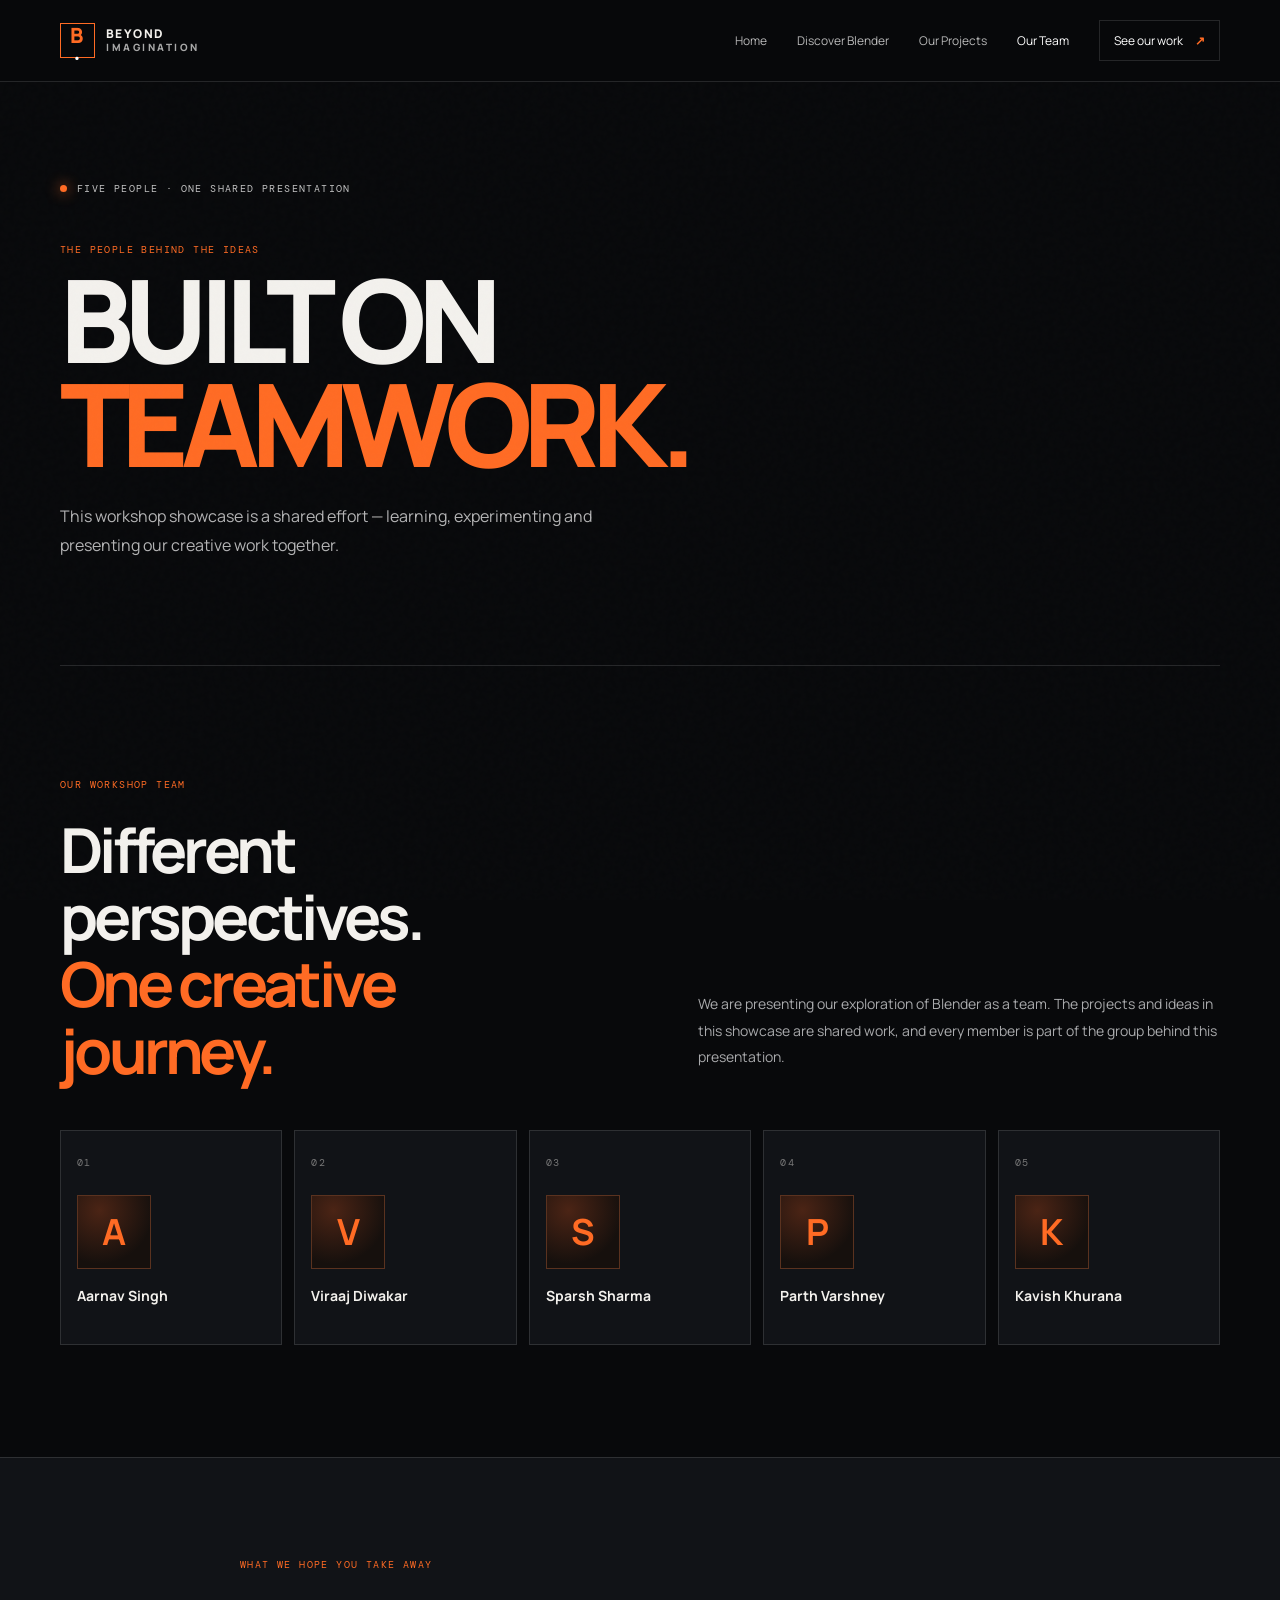
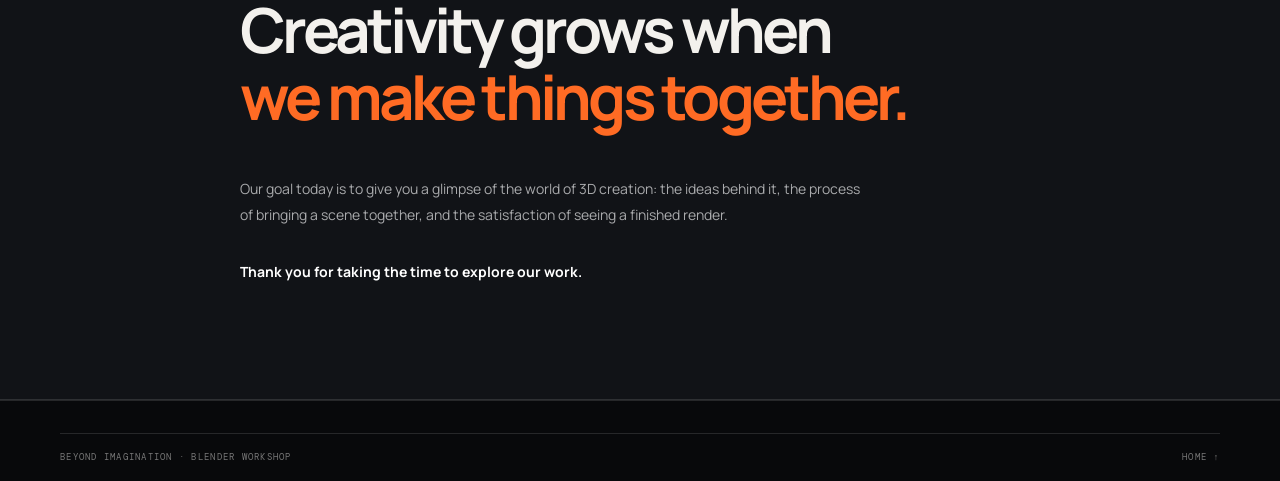
==== team.html @ 163ae4dc "Add files via upload" ====
<!doctype html><html lang="en"><head><meta charset="utf-8"><meta name="viewport" content="width=device-width,initial-scale=1"><meta name="description" content="Meet the five students presenting their collaborative Blender workshop journey."><title>Our Team — Beyond Imagination</title><link rel="stylesheet" href="style.css"><script src="main.js" defer></script></head><body><div class="grain"></div><header class="header"><a class="brand" href="index.html"><span class="brand-mark">B<span>·</span></span><span>BEYOND<br><small>IMAGINATION</small></span></a><button class="menu-toggle" aria-label="Open menu" aria-expanded="false">☰</button><nav class="nav"><a href="index.html">Home</a><a href="blender.html">Discover Blender</a><a href="projects.html">Our Projects</a><a class="active" href="team.html">Our Team</a><a class="nav-cta" href="projects.html">See our work <b>↗</b></a></nav></header><main><section class="page-hero compact wrap"><div class="eyebrow"><i></i> FIVE PEOPLE · ONE SHARED PRESENTATION</div><p class="overline">THE PEOPLE BEHIND THE IDEAS</p><h1>BUILT ON<br><em>TEAMWORK.</em></h1><p class="hero-lede">This workshop showcase is a shared effort — learning, experimenting and presenting our creative work together.</p></section><section class="section wrap reveal"><div class="section-kicker">OUR WORKSHOP TEAM</div><div class="team-intro"><h2>Different perspectives.<br><em>One creative journey.</em></h2><p>We are presenting our exploration of Blender as a team. The projects and ideas in this showcase are shared work, and every member is part of the group behind this presentation.</p></div><div class="team-grid"><article class="member-card"><span>01</span><div class="member-monogram">A</div><h3>Aarnav Singh</h3></article><article class="member-card"><span>02</span><div class="member-monogram">V</div><h3>Viraaj Diwakar</h3></article><article class="member-card"><span>03</span><div class="member-monogram">S</div><h3>Sparsh Sharma</h3></article><article class="member-card"><span>04</span><div class="member-monogram">P</div><h3>Parth Varshney</h3></article><article class="member-card"><span>05</span><div class="member-monogram">K</div><h3>Kavish Khurana</h3></article></div></section><section class="dark-panel"><div class="wrap reveal team-message"><div class="section-kicker">WHAT WE HOPE YOU TAKE AWAY</div><h2>Creativity grows when<br><em>we make things together.</em></h2><p>Our goal today is to give you a glimpse of the world of 3D creation: the ideas behind it, the process of bringing a scene together, and the satisfaction of seeing a finished render.</p><p class="thanks">Thank you for taking the time to explore our work.</p></div></section></main><footer class="footer"><div class="wrap footer-bottom"><span>BEYOND IMAGINATION · BLENDER WORKSHOP</span><a href="index.html">HOME ↑</a></div></footer></body></html>
---- style.css ----
@import url('https://fonts.googleapis.com/css2?family=DM+Mono:wght@400;500&family=Manrope:wght@400;500;600;700;800&display=swap');
:root{--bg:#08090b;--panel:#111317;--panel2:#171a1f;--text:#f3f1ed;--muted:#a4a5a7;--line:rgba(255,255,255,.12);--orange:#ff6b24;--orange2:#ff9a55;--mono:'DM Mono',monospace;--sans:'Manrope',Arial,sans-serif}*{box-sizing:border-box}html{scroll-behavior:smooth;scroll-padding-top:90px}body{margin:0;background:var(--bg);color:var(--text);font-family:var(--sans);line-height:1.65;overflow-x:hidden}a{color:inherit;text-decoration:none}img{max-width:100%;display:block}.grain{pointer-events:none;position:fixed;inset:0;z-index:10;opacity:.035;background-image:url("data:image/svg+xml,%3Csvg viewBox='0 0 180 180' xmlns='http://www.w3.org/2000/svg'%3E%3Cfilter id='n'%3E%3CfeTurbulence type='fractalNoise' baseFrequency='.9' numOctaves='3' stitchTiles='stitch'/%3E%3C/filter%3E%3Crect width='100%25' height='100%25' filter='url(%23n)' opacity='.5'/%3E%3C/svg%3E")}.wrap{width:min(1160px,calc(100% - 48px));margin-inline:auto}.header{height:82px;padding:0 max(24px,calc((100vw - 1160px)/2));display:flex;align-items:center;justify-content:space-between;border-bottom:1px solid var(--line);position:sticky;top:0;z-index:20;background:rgba(8,9,11,.86);backdrop-filter:blur(18px)}.brand{display:flex;align-items:center;gap:11px;font-size:12px;line-height:1.05;font-weight:800;letter-spacing:.12em}.brand small{font-size:10px;color:#a8a8a8;letter-spacing:.25em}.brand-mark{width:35px;height:35px;border:1px solid var(--orange);display:grid;place-items:center;font-size:21px;color:var(--orange);font-weight:800}.brand-mark span{color:white}.nav{display:flex;align-items:center;gap:30px;font-size:12px;color:#b9b9b9}.nav a{transition:color .2s}.nav a:hover,.nav a.active{color:white}.nav-cta{border:1px solid var(--line);padding:10px 14px;color:white!important}.nav-cta b{color:var(--orange);margin-left:10px}.menu-toggle{display:none;background:none;border:0;color:white;font-size:24px}.hero{min-height:690px;position:relative;display:grid;grid-template-columns:1.1fr .9fr;align-items:center;padding-top:48px;padding-bottom:88px}.eyebrow,.section-kicker,.overline,.page-index,.hero-bottom,.hero-note,.detail-number,.detail-number span,.project-meta span,.tag-row,.member-card>span,.uses-grid article>span,.footer-bottom,.back-top{font:10px var(--mono);letter-spacing:.14em}.eyebrow{color:#c2c2c2;display:flex;align-items:center;gap:10px}.eyebrow i{width:7px;height:7px;background:var(--orange);border-radius:50%;box-shadow:0 0 14px var(--orange)}.overline{color:var(--orange);margin:38px 0 12px}.hero h1,.page-hero h1{font-size:clamp(58px,8.3vw,112px);letter-spacing:-.075em;line-height:.9;margin:0;font-weight:800}.hero h1 em,.page-hero h1 em,h2 em,blockquote em{font-style:normal;color:var(--orange)}.hero-lede{max-width:520px;color:#b4b4b5;font-size:16px;line-height:1.8;margin:27px 0 30px}.actions{display:flex;align-items:center;gap:27px}.btn{display:inline-flex;align-items:center;gap:28px;padding:14px 18px;font-size:12px;font-weight:700;transition:transform .2s,background .2s}.btn:hover{transform:translateY(-3px)}.btn-orange{background:var(--orange);color:#160d08}.btn-orange:hover{background:#ff8a4b}.btn-outline{border:1px solid var(--line);color:white}.btn-outline span{color:var(--orange)}.text-link,.under-link{font-size:12px;font-weight:700}.text-link span,.under-link span{color:var(--orange);margin-left:8px}.hero-note{display:flex;align-items:center;gap:12px;color:#777;margin-top:60px}.note-line{width:36px;height:1px;background:var(--orange)}.hero-art{height:490px;position:relative;display:grid;place-items:center;isolation:isolate}.hero-art:before{content:'';position:absolute;width:390px;height:390px;border-radius:50%;background:radial-gradient(circle,rgba(255,107,36,.18),transparent 68%);filter:blur(10px);z-index:-2}.art-orbit{position:absolute;border:1px solid rgba(255,255,255,.17);border-radius:50%;transform:rotate(-27deg)}.orbit-one{width:440px;height:180px}.orbit-two{width:350px;height:300px;transform:rotate(48deg);border-color:rgba(255,107,36,.35)}.art-core{width:170px;height:170px;border-radius:38px;display:grid;place-items:center;background:linear-gradient(140deg,#ff9a55,#b7380d 52%,#27120c);box-shadow:inset -18px -18px 35px #210c05,inset 10px 10px 30px #ffbd83,0 35px 90px #000;transform:rotate(-28deg) skew(4deg);animation:float 6s ease-in-out infinite}.art-core span{font-size:48px;font-weight:800;color:#fff;transform:rotate(28deg);text-shadow:0 3px 15px #8e2b0b}.art-cube{position:absolute;width:45px;height:45px;border:1px solid #ff9a55;transform:rotate(30deg);box-shadow:0 0 25px #ff6b2430}.cube-one{top:75px;right:60px}.cube-two{bottom:85px;left:30px;width:24px;height:24px;border-color:#ddd}.art-caption{position:absolute;bottom:15px;left:4%;right:4%;display:flex;justify-content:space-between;color:#888;font:10px var(--mono);letter-spacing:.13em}.art-caption b{color:#ddd;font-weight:400}.art-cross{position:absolute;top:30px;left:45px;color:var(--orange);font-size:24px}.hero-bottom{position:absolute;bottom:25px;left:0;right:0;display:flex;justify-content:space-between;color:#68696c;border-top:1px solid var(--line);padding-top:17px}.section{padding-top:112px;padding-bottom:112px}.section-kicker{color:var(--orange);margin-bottom:26px}.intro-grid{display:grid;grid-template-columns:1fr 1fr;gap:10%;align-items:start}.intro h2,.feature-copy h2,.section-head h2,.two-col h2,.dark-panel h2,.team-intro h2,.cta-inner h2{font-size:clamp(36px,5vw,62px);line-height:1.08;letter-spacing:-.06em;margin:0;font-weight:700}.intro-grid>div:last-child{max-width:510px}.lead{font-size:19px;color:white;line-height:1.6;margin:0 0 14px}.intro p:not(.lead),.prose p:not(.lead),.feature-copy p,.detail-copy p:not(.lead),.team-intro p,.team-message>p{font-size:14px;color:#a9aaac;line-height:1.9}.under-link{display:inline-block;margin-top:16px;border-bottom:1px solid #555;padding-bottom:9px}.feature-band,.dark-panel{background:var(--panel);border-block:1px solid var(--line)}.feature-grid{padding-top:105px;padding-bottom:105px;display:grid;grid-template-columns:1fr 1fr;gap:12%;align-items:center}.feature-copy p{max-width:470px;margin:24px 0 28px}.feature-points article{display:grid;grid-template-columns:42px 1fr;gap:15px;padding:18px 0;border-bottom:1px solid var(--line)}.feature-points article>span,.process-grid article>span{font:11px var(--mono);color:var(--orange);padding-top:4px}.feature-points h3,.process-grid h3,.uses-grid h3{font-size:17px;margin:0 0 5px}.feature-points p,.process-grid p,.uses-grid p{font-size:13px;color:#999;margin:0;line-height:1.7}.section-head{display:flex;align-items:end;justify-content:space-between;margin-bottom:34px}.section-head .under-link{margin-bottom:8px}.home-projects{display:grid;grid-template-columns:1.2fr .8fr;gap:18px}.home-project{position:relative;min-height:300px;background:#141619;overflow:hidden;border:1px solid var(--line)}.home-project img{width:100%;height:100%;min-height:300px;object-fit:contain;transition:transform .6s}.project-space{background:#020306}.project-food{background:#21170f}.project-food img{object-fit:cover}.home-project:hover img{transform:scale(1.035)}.project-meta{position:absolute;left:0;right:0;bottom:0;padding:44px 22px 20px;background:linear-gradient(transparent,rgba(0,0,0,.88));display:grid;gap:6px}.project-meta span{color:#ddd;font-size:9px}.project-meta b{font-size:18px}.project-meta i{float:right;color:var(--orange);font-style:normal}.quote-section{background:#0d0f12;border-block:1px solid var(--line);padding:100px 0}.quote-inner{max-width:900px}.quote-inner blockquote{font-size:clamp(30px,5vw,56px);line-height:1.2;letter-spacing:-.05em;margin:0 0 26px;font-weight:700}.quote-inner>p{font-size:13px;color:#999}.footer{border-top:1px solid var(--line);padding:32px 0 18px}.footer-top{display:flex;align-items:center;justify-content:space-between;padding-bottom:32px}.footer-top>p{font-size:12px;color:#888}.back-top,.footer-bottom{font-size:9px;color:#777}.footer-bottom{display:flex;justify-content:space-between;border-top:1px solid var(--line);padding-top:17px}.page-hero{padding-top:100px;padding-bottom:85px;position:relative;border-bottom:1px solid var(--line)}.page-hero .overline{margin-top:48px}.page-hero h1{font-size:clamp(65px,9vw,118px)}.page-hero .hero-lede{max-width:570px}.page-index{color:#777;margin-top:55px}.page-hero.compact{padding-bottom:75px}.two-col{display:grid;grid-template-columns:1fr 1fr;gap:12%;align-items:start}.prose{max-width:560px}.prose .lead{font-size:21px}.dark-panel{padding:100px 0}.dark-panel h2{margin-bottom:45px}.process-grid{display:grid;grid-template-columns:repeat(4,1fr);gap:18px}.process-grid article{border-top:1px solid #424448;padding-top:17px}.process-symbol{font-size:32px;color:var(--orange);margin:32px 0 14px}.uses-grid{display:grid;grid-template-columns:repeat(2,1fr);gap:0 50px}.uses-grid article{padding:27px 0;border-top:1px solid var(--line)}.uses-grid article>span{font-size:9px;color:var(--orange)}.uses-grid h3{font-size:21px;margin:9px 0}.muted{font-size:13px;color:#999;max-width:330px}.cta-strip{background:#17120f;border-block:1px solid #3b251a;padding:55px 0}.cta-inner{display:flex;align-items:center;justify-content:space-between;gap:25px}.cta-inner .section-kicker{margin-bottom:12px}.cta-inner h2{font-size:38px}.detail-number{color:var(--orange);padding-top:80px;border-top:1px solid var(--line)}.detail-number span{color:#888;margin-left:15px}.detail-heading{display:flex;justify-content:space-between;align-items:end;padding:23px 0 30px}.detail-heading h2{font-size:clamp(42px,6vw,72px);line-height:.98;letter-spacing:-.06em;margin:0}.detail-heading h2 em{font-style:normal;color:var(--orange)}.detail-heading>p{color:#999;font-size:13px}.detail-image{border:1px solid var(--line);padding:20px;display:grid;place-items:center;min-height:280px}.stage-dark{background:#020305}.stage-warm{background:#21180f}.detail-image img{width:100%;height:clamp(240px,47vw,570px);object-fit:contain}.stage-warm img{object-fit:contain}.detail-copy{display:grid;grid-template-columns:1fr 1fr;gap:12%;padding:35px 0 100px}.detail-copy .lead{max-width:420px}.tag-row{display:flex;flex-wrap:wrap;gap:8px;margin-top:20px}.tag-row span{border:1px solid var(--line);padding:7px 10px;color:#bbb;font-size:9px}.team-intro{display:grid;grid-template-columns:1fr 1fr;gap:10%;align-items:end;margin-bottom:45px}.team-grid{display:grid;grid-template-columns:repeat(5,1fr);gap:12px}.member-card{background:#111317;border:1px solid var(--line);padding:16px;min-height:215px;position:relative;transition:transform .25s,border-color .25s}.member-card:hover{transform:translateY(-5px);border-color:#a64c27}.member-card>span{color:#777}.member-monogram{width:74px;height:74px;border:1px solid #5a321f;color:var(--orange);display:grid;place-items:center;font-size:36px;font-weight:700;margin:22px 0 18px;background:radial-gradient(circle at 30% 20%,#4b2415,#16100d 70%)}.member-card h3{font-size:14px;margin:0;line-height:1.35}.team-message{max-width:800px}.team-message>p{max-width:620px}.team-message .thanks{color:white;margin-top:30px;font-weight:700}.reveal{opacity:0;transform:translateY(22px);transition:opacity .75s ease,transform .75s ease}.reveal.visible{opacity:1;transform:translateY(0)}@keyframes float{0%,100%{transform:translateY(0) rotate(-28deg) skew(4deg)}50%{transform:translateY(-15px) rotate(-23deg) skew(4deg)}}
@media(max-width:800px){.header{height:72px}.menu-toggle{display:block}.nav{display:none;position:absolute;top:72px;left:0;right:0;background:#0c0d10;padding:20px 24px 25px;border-bottom:1px solid var(--line);flex-direction:column;align-items:stretch;gap:18px}.nav.open{display:flex}.nav-cta{text-align:center}.hero{grid-template-columns:1fr;padding-top:75px;min-height:auto}.hero-art{height:350px;grid-row:1;margin-bottom:15px}.hero-copy{grid-row:2}.hero h1{font-size:clamp(58px,13vw,90px)}.hero-bottom{position:static;margin-top:55px;grid-column:1;gap:12px;font-size:8px}.hero-bottom span:nth-child(2){display:none}.intro-grid,.feature-grid,.two-col,.team-intro,.detail-copy{grid-template-columns:1fr;gap:28px}.feature-grid{padding-top:75px;padding-bottom:75px}.home-projects{grid-template-columns:1fr}.home-project,.home-project img{min-height:260px}.section{padding-top:75px;padding-bottom:75px}.process-grid{grid-template-columns:repeat(2,1fr);row-gap:35px}.team-grid{grid-template-columns:repeat(2,1fr)}.member-card:last-child{grid-column:1/-1}.detail-heading{display:block}.detail-heading>p{margin-top:12px}.detail-copy{padding-bottom:70px}.cta-inner{align-items:flex-start;flex-direction:column}.page-hero{padding-top:75px}.footer-top{flex-wrap:wrap;gap:20px}.footer-top>p{order:3;width:100%}}
@media(max-width:480px){.wrap{width:calc(100% - 36px)}.hero-art{height:290px}.art-orbit.orbit-one{width:300px;height:130px}.orbit-two{width:260px;height:210px}.art-core{width:125px;height:125px}.art-core span{font-size:36px}.hero-lede{font-size:14px}.actions{align-items:flex-start;flex-direction:column;gap:18px}.hero-note{margin-top:35px}.hero-bottom{font-size:7px}.section-head{display:block}.section-head .under-link{margin-top:22px}.process-grid{grid-template-columns:1fr 1fr;gap:22px 14px}.uses-grid{grid-template-columns:1fr}.team-grid{grid-template-columns:1fr 1fr}.member-card{padding:12px;min-height:195px}.member-card h3{font-size:12px}.detail-number{padding-top:50px}.detail-image{padding:10px;min-height:200px}.detail-image img{height:260px}.footer-bottom{gap:15px;font-size:8px}.page-hero h1{font-size:clamp(58px,16vw,85px)}}
@media(prefers-reduced-motion:reduce){*,*::before,*::after{scroll-behavior:auto!important;animation-duration:.01ms!important;transition-duration:.01ms!important}.reveal{opacity:1;transform:none}}
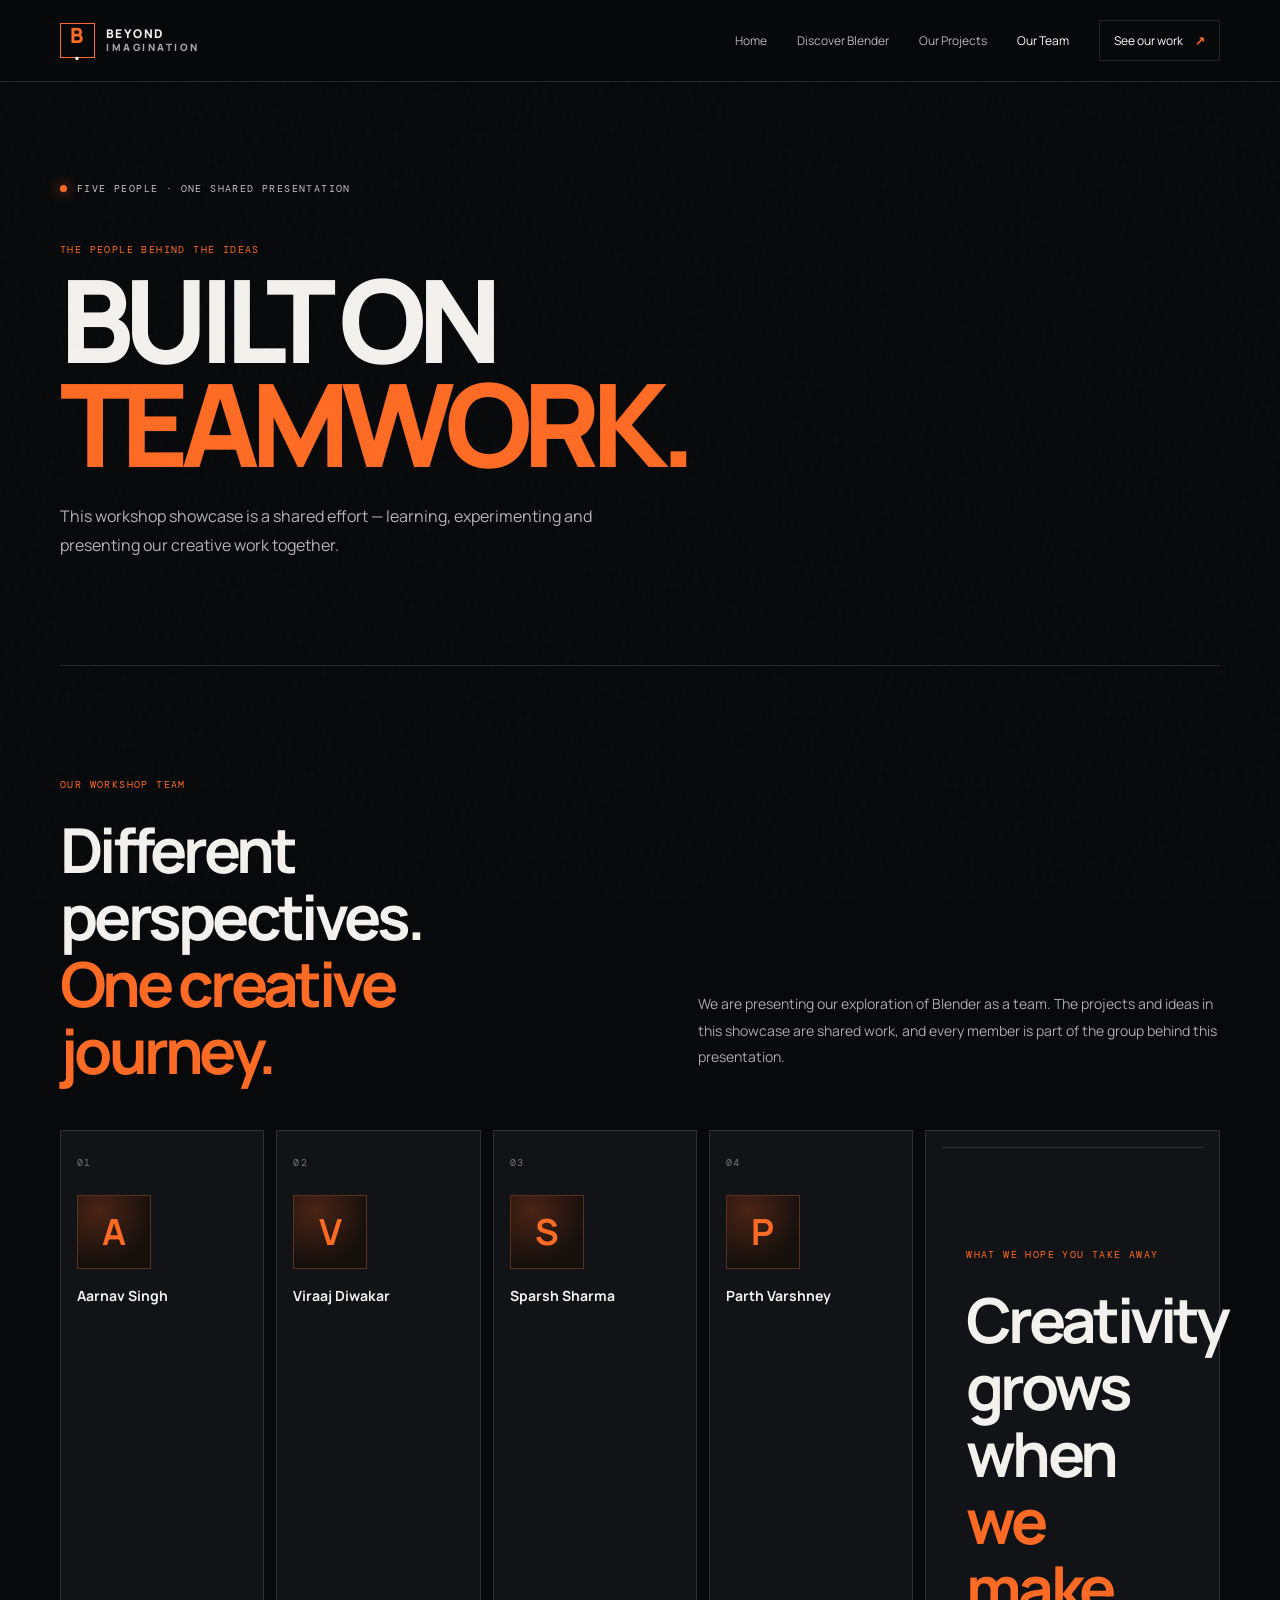
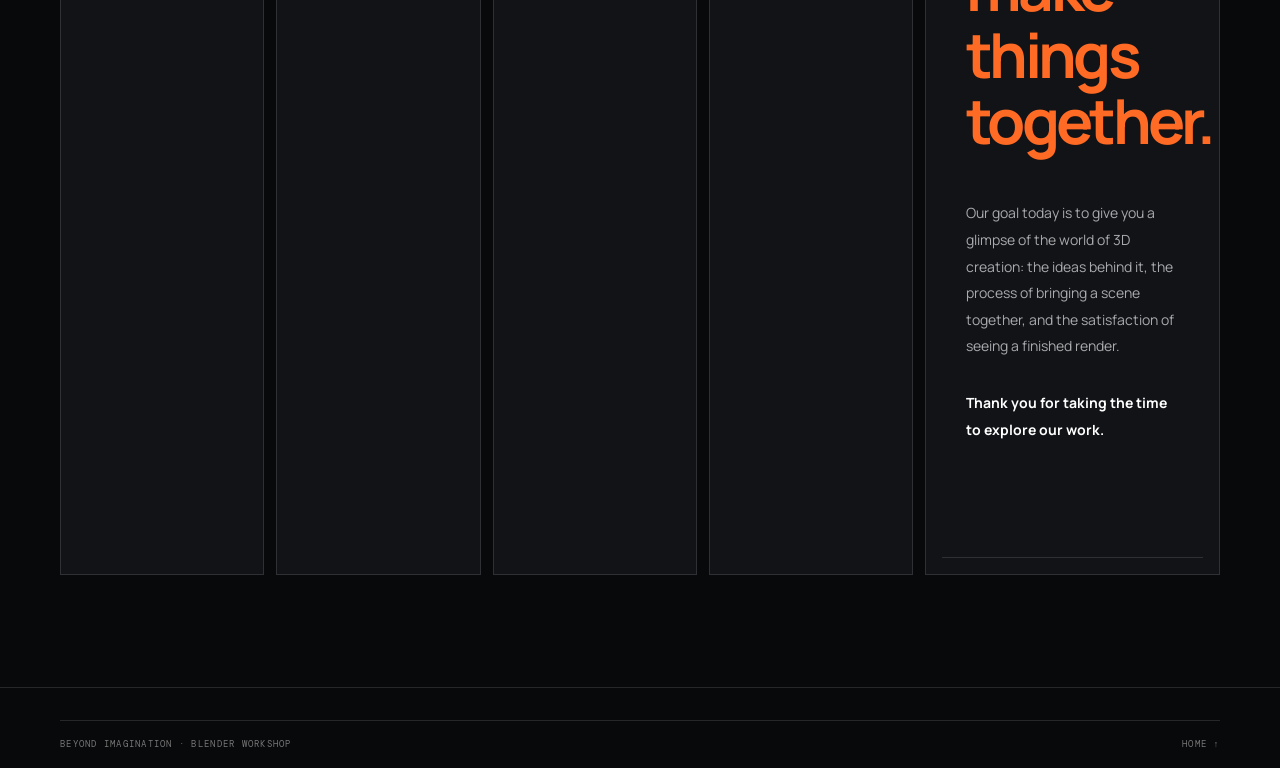
==== commit 4e7974e3: "Update team.html" ====
--- a/team.html
+++ b/team.html
@@ -1 +1 @@
-<!doctype html><html lang="en"><head><meta charset="utf-8"><meta name="viewport" content="width=device-width,initial-scale=1"><meta name="description" content="Meet the five students presenting their collaborative Blender workshop journey."><title>Our Team — Beyond Imagination</title><link rel="stylesheet" href="style.css"><script src="main.js" defer></script></head><body><div class="grain"></div><header class="header"><a class="brand" href="index.html"><span class="brand-mark">B<span>·</span></span><span>BEYOND<br><small>IMAGINATION</small></span></a><button class="menu-toggle" aria-label="Open menu" aria-expanded="false">☰</button><nav class="nav"><a href="index.html">Home</a><a href="blender.html">Discover Blender</a><a href="projects.html">Our Projects</a><a class="active" href="team.html">Our Team</a><a class="nav-cta" href="projects.html">See our work <b>↗</b></a></nav></header><main><section class="page-hero compact wrap"><div class="eyebrow"><i></i> FIVE PEOPLE · ONE SHARED PRESENTATION</div><p class="overline">THE PEOPLE BEHIND THE IDEAS</p><h1>BUILT ON<br><em>TEAMWORK.</em></h1><p class="hero-lede">This workshop showcase is a shared effort — learning, experimenting and presenting our creative work together.</p></section><section class="section wrap reveal"><div class="section-kicker">OUR WORKSHOP TEAM</div><div class="team-intro"><h2>Different perspectives.<br><em>One creative journey.</em></h2><p>We are presenting our exploration of Blender as a team. The projects and ideas in this showcase are shared work, and every member is part of the group behind this presentation.</p></div><div class="team-grid"><article class="member-card"><span>01</span><div class="member-monogram">A</div><h3>Aarnav Singh</h3></article><article class="member-card"><span>02</span><div class="member-monogram">V</div><h3>Viraaj Diwakar</h3></article><article class="member-card"><span>03</span><div class="member-monogram">S</div><h3>Sparsh Sharma</h3></article><article class="member-card"><span>04</span><div class="member-monogram">P</div><h3>Parth Varshney</h3></article><article class="member-card"><span>05</span><div class="member-monogram">K</div><h3>Kavish Khurana</h3></article></div></section><section class="dark-panel"><div class="wrap reveal team-message"><div class="section-kicker">WHAT WE HOPE YOU TAKE AWAY</div><h2>Creativity grows when<br><em>we make things together.</em></h2><p>Our goal today is to give you a glimpse of the world of 3D creation: the ideas behind it, the process of bringing a scene together, and the satisfaction of seeing a finished render.</p><p class="thanks">Thank you for taking the time to explore our work.</p></div></section></main><footer class="footer"><div class="wrap footer-bottom"><span>BEYOND IMAGINATION · BLENDER WORKSHOP</span><a href="index.html">HOME ↑</a></div></footer></body></html>
+<!doctype html><html lang="en"><head><meta charset="utf-8"><meta name="viewport" content="width=device-width,initial-scale=1"><meta name="description" content="Meet the five students presenting their collaborative Blender workshop journey."><title>Our Team — Beyond Imagination</title><link rel="stylesheet" href="style.css"><script src="main.js" defer></script></head><body><div class="grain"></div><header class="header"><a class="brand" href="index.html"><span class="brand-mark">B<span>·</span></span><span>BEYOND<br><small>IMAGINATION</small></span></a><button class="menu-toggle" aria-label="Open menu" aria-expanded="false">☰</button><nav class="nav"><a href="index.html">Home</a><a href="blender.html">Discover Blender</a><a href="projects.html">Our Projects</a><a class="active" href="team.html">Our Team</a><a class="nav-cta" href="projects.html">See our work <b>↗</b></a></nav></header><main><section class="page-hero compact wrap"><div class="eyebrow"><i></i> FIVE PEOPLE · ONE SHARED PRESENTATION</div><p class="overline">THE PEOPLE BEHIND THE IDEAS</p><h1>BUILT ON<br><em>TEAMWORK.</em></h1><p class="hero-lede">This workshop showcase is a shared effort — learning, experimenting and presenting our creative work together.</p></section><section class="section wrap reveal"><div class="section-kicker">OUR WORKSHOP TEAM</div><div class="team-intro"><h2>Different perspectives.<br><em>One creative journey.</em></h2><p>We are presenting our exploration of Blender as a team. The projects and ideas in this showcase are shared work, and every member is part of the group behind this presentation.</p></div><div class="team-grid"><article class="member-card"><span>01</span><div class="member-monogram">A</div><h3>Aarnav Singh</h3></article><article class="member-card"><span>02</span><div class="member-monogram">V</div><h3>Viraaj Diwakar</h3></article><article class="member-card"><span>03</span><div class="member-monogram">S</div><h3>Sparsh Sharma</h3></article><article class="member-card"><span>04</span><div class="member-monogram">P</div><h3>Parth Varshney</h3></article><article class="member-card"><section class="dark-panel"><div class="wrap reveal team-message"><div class="section-kicker">WHAT WE HOPE YOU TAKE AWAY</div><h2>Creativity grows when<br><em>we make things together.</em></h2><p>Our goal today is to give you a glimpse of the world of 3D creation: the ideas behind it, the process of bringing a scene together, and the satisfaction of seeing a finished render.</p><p class="thanks">Thank you for taking the time to explore our work.</p></div></section></main><footer class="footer"><div class="wrap footer-bottom"><span>BEYOND IMAGINATION · BLENDER WORKSHOP</span><a href="index.html">HOME ↑</a></div></footer></body></html>
